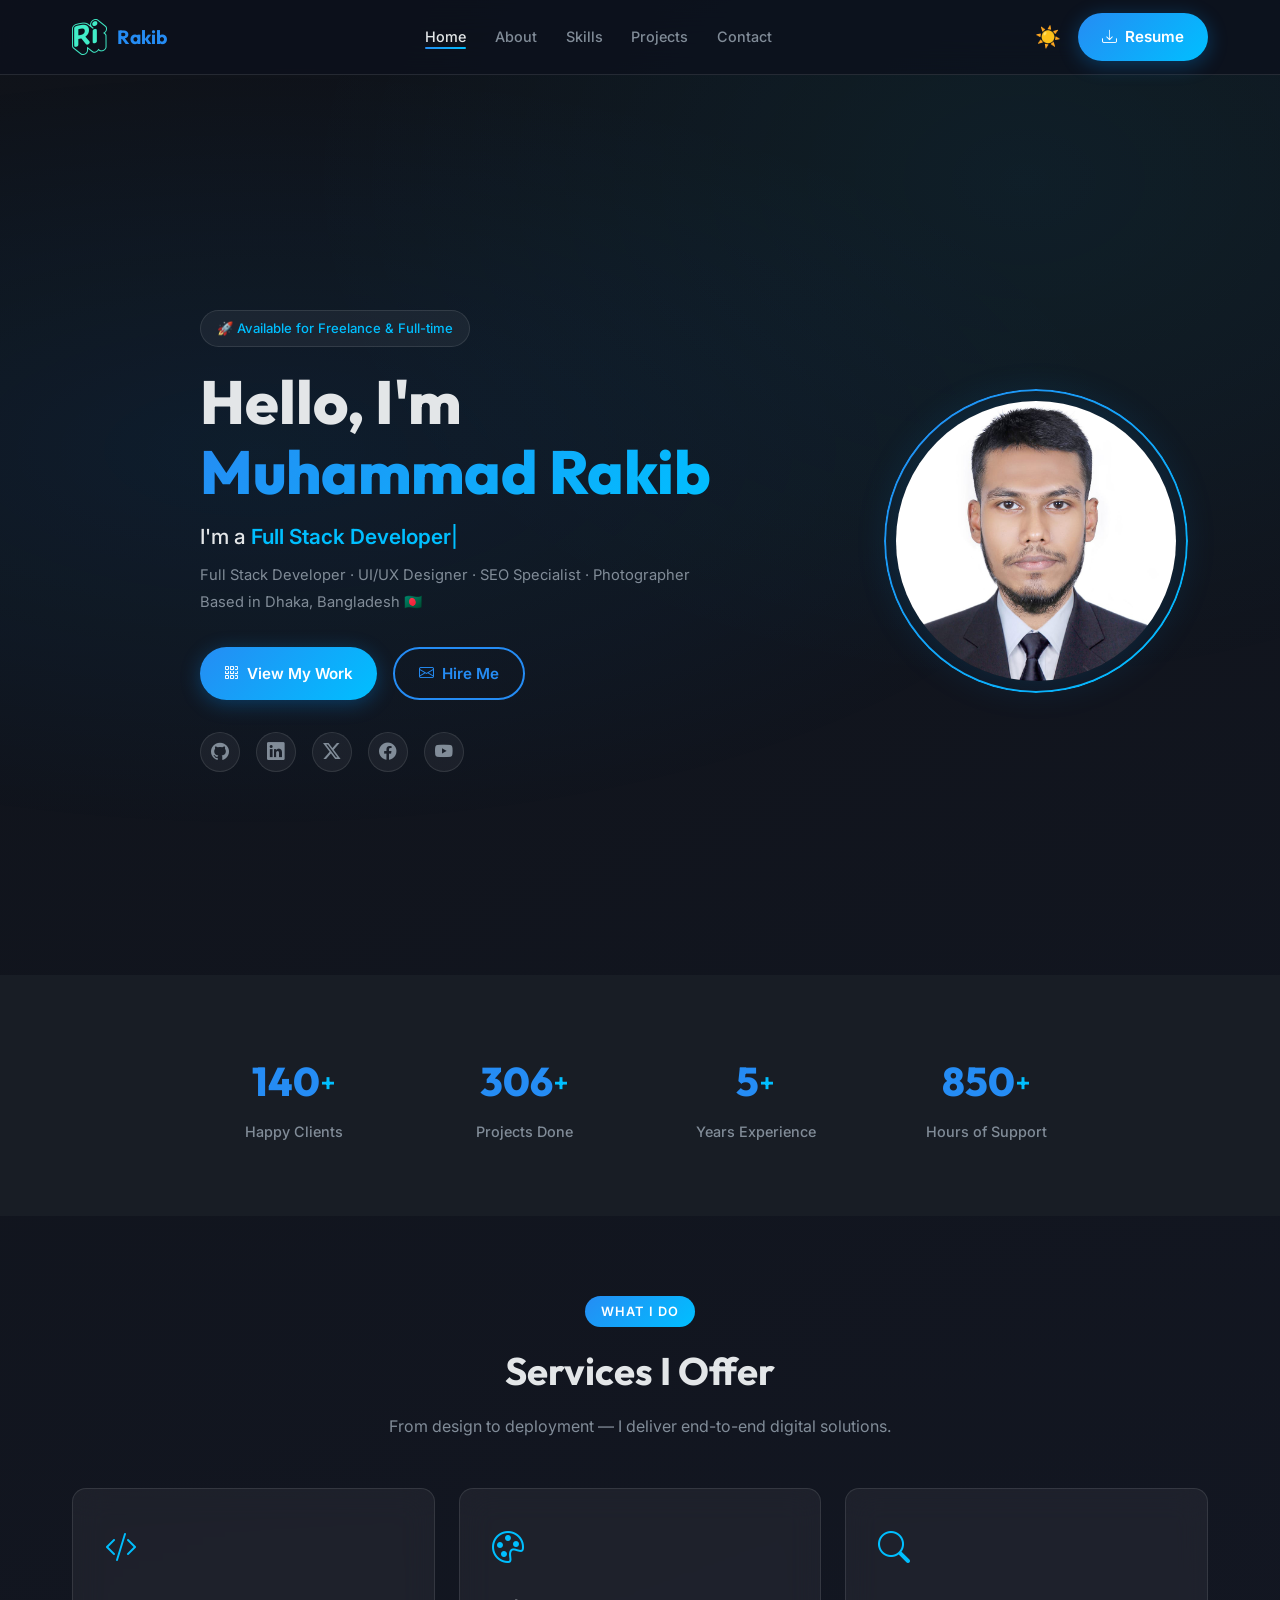
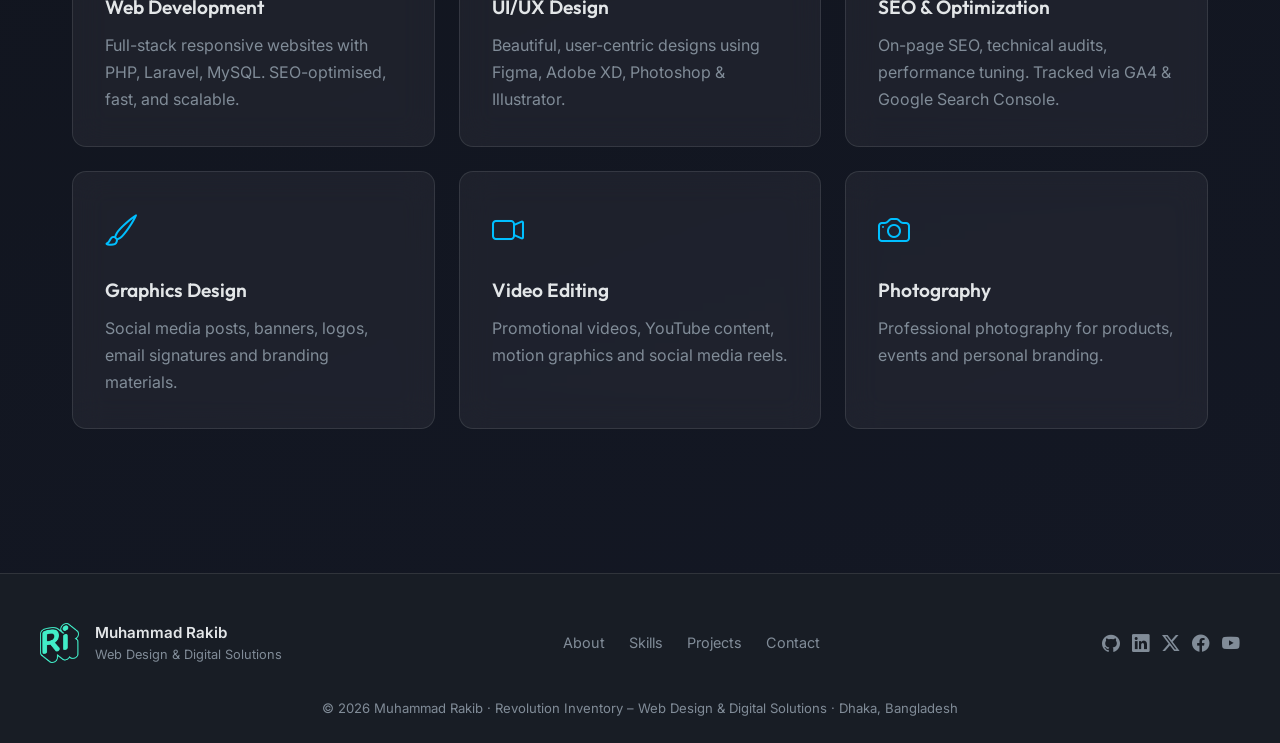
==== index.html @ a1d7bca5 "Website in development" ====
<!DOCTYPE html>
<html lang="en" data-theme="dark">

<head>
  <meta charset="UTF-8" />
  <meta name="viewport" content="width=device-width, initial-scale=1.0" />
  <title>Muhammad Rakib – Full Stack Web Developer & UI/UX Designer</title>
  <meta name="description"
    content="Muhammad Rakib – Full Stack Web Developer, UI/UX Designer, SEO Specialist and Freelancer based in Dhaka, Bangladesh." />
  <link rel="icon" href="assets/images/logo.png" />
  <link rel="apple-touch-icon" href="assets/images/logo.png" />
  <link rel="preconnect" href="https://fonts.googleapis.com" />
  <link rel="preconnect" href="https://fonts.gstatic.com" crossorigin />
  <link
    href="https://fonts.googleapis.com/css2?family=Outfit:wght@300;400;600;700;800&family=Inter:wght@400;500;600&display=swap"
    rel="stylesheet" />
  <link rel="stylesheet" href="https://cdn.jsdelivr.net/npm/bootstrap-icons@1.11.3/font/bootstrap-icons.css" />
  <link rel="stylesheet" href="assets/css/styles.css" />

  <!-- JSON-LD Structured Data -->
  <script type="application/ld+json">
  {
    "@context": "https://schema.org",
    "@type": "Person",
    "name": "Muhammad Rakib",
    "jobTitle": "Full Stack Web Developer",
    "email": "webdrakib@gmail.com",
    "telephone": "+8801978000676",
    "address": {"@type": "PostalAddress", "addressLocality": "Dhaka", "addressCountry": "BD"},
    "url": "https://webdrakib.github.io",
    "sameAs": [
      "https://github.com/webdrakib",
      "https://bd.linkedin.com/in/webdrakib",
      "https://twitter.com/webdrakib",
      "https://web.facebook.com/webdrakib",
      "https://www.youtube.com/@webdrakib"
    ]
  }
  </script>
</head>

<body>

  <!-- ===== HEADER ===== -->
  <header class="site-header" id="site-header">
    <nav class="nav-container">
      <a href="index.html" class="logo" aria-label="Muhammad Rakib Home">
        <img src="assets/images/logo.png" alt="RI Logo" class="logo-img" />
        <span class="logo-text">Rakib</span>
      </a>

      <button class="nav-hamburger" id="nav-hamburger" aria-label="Toggle menu">
        <span></span><span></span><span></span>
      </button>

      <ul class="nav-links" id="nav-links">
        <li><a href="index.html" class="nav-active">Home</a></li>
        <li><a href="about.html">About</a></li>
        <li><a href="skills.html">Skills</a></li>
        <li><a href="projects.html">Projects</a></li>
        <li><a href="contact.html">Contact</a></li>
      </ul>

      <div class="nav-actions">
        <button id="theme-toggle" aria-label="Toggle dark mode" class="icon-btn">☀️</button>
        <a href="https://drive.google.com/uc?export=download&id=1ioUja7IS2YaoWaqZ0kOTeljUsAlefDZb" class="btn-primary"
          target="_blank" rel="noopener" id="resume-download-btn">
          <i class="bi bi-download"></i> Resume
        </a>
      </div>
    </nav>
  </header>

  <!-- ===== HERO ===== -->
  <section class="hero" id="hero">
    <div class="hero-bg-overlay"></div>
    <div class="hero-particles" id="hero-particles"></div>

    <div class="hero-content animate-in">
      <div class="hero-badge">🚀 Available for Freelance & Full-time</div>
      <h1>Hello, I'm <span class="gradient-text">Muhammad Rakib</span></h1>
      <p class="hero-typed">I'm a <span id="typed-text" class="typed-highlight"></span><span
          class="typed-cursor">|</span></p>
      <p class="hero-sub">Full Stack Developer · UI/UX Designer · SEO Specialist · Photographer<br />Based in Dhaka,
        Bangladesh 🇧🇩</p>

      <div class="hero-cta-group">
        <a href="projects.html" class="btn-primary" id="view-work-btn">
          <i class="bi bi-grid-3x3-gap"></i> View My Work
        </a>
        <a href="contact.html" class="btn-outline" id="hire-me-btn">
          <i class="bi bi-envelope"></i> Hire Me
        </a>
      </div>

      <div class="hero-socials">
        <a href="https://github.com/webdrakib" target="_blank" rel="noopener" aria-label="GitHub" class="social-icon"><i
            class="bi bi-github"></i></a>
        <a href="https://bd.linkedin.com/in/webdrakib" target="_blank" rel="noopener" aria-label="LinkedIn"
          class="social-icon"><i class="bi bi-linkedin"></i></a>
        <a href="https://twitter.com/webdrakib" target="_blank" rel="noopener" aria-label="Twitter"
          class="social-icon"><i class="bi bi-twitter-x"></i></a>
        <a href="https://web.facebook.com/webdrakib" target="_blank" rel="noopener" aria-label="Facebook"
          class="social-icon"><i class="bi bi-facebook"></i></a>
        <a href="https://www.youtube.com/@webdrakib" target="_blank" rel="noopener" aria-label="YouTube"
          class="social-icon"><i class="bi bi-youtube"></i></a>
      </div>
    </div>

    <div class="hero-image animate-in-delay">
      <div class="hero-img-ring"></div>
      <img src="assets/images/12.jpg" alt="Muhammad Rakib – Full Stack Web Developer" class="hero-photo" />
    </div>
  </section>

  <!-- ===== STATS ===== -->
  <section class="stats-section" id="stats">
    <div class="stats-grid">
      <div class="stat-card reveal">
        <span class="stat-number" data-target="232">0</span><span class="stat-plus">+</span>
        <p>Happy Clients</p>
      </div>
      <div class="stat-card reveal">
        <span class="stat-number" data-target="521">0</span><span class="stat-plus">+</span>
        <p>Projects Done</p>
      </div>
      <div class="stat-card reveal">
        <span class="stat-number" data-target="5">0</span><span class="stat-plus">+</span>
        <p>Years Experience</p>
      </div>
      <div class="stat-card reveal">
        <span class="stat-number" data-target="1453">0</span><span class="stat-plus">+</span>
        <p>Hours of Support</p>
      </div>
    </div>
  </section>

  <!-- ===== SERVICES QUICK VIEW ===== -->
  <section class="services-section section-pad" id="services">
    <div class="section-header reveal">
      <span class="section-tag">What I Do</span>
      <h2>Services I Offer</h2>
      <p>From design to deployment — I deliver end-to-end digital solutions.</p>
    </div>
    <div class="services-grid">
      <div class="service-card reveal glass">
        <i class="bi bi-code-slash service-icon"></i>
        <h3>Web Development</h3>
        <p>Full-stack responsive websites with PHP, Laravel, MySQL. SEO-optimised, fast, and scalable.</p>
      </div>
      <div class="service-card reveal glass">
        <i class="bi bi-palette service-icon"></i>
        <h3>UI/UX Design</h3>
        <p>Beautiful, user-centric designs using Figma, Adobe XD, Photoshop & Illustrator.</p>
      </div>
      <div class="service-card reveal glass">
        <i class="bi bi-search service-icon"></i>
        <h3>SEO & Optimization</h3>
        <p>On-page SEO, technical audits, performance tuning. Tracked via GA4 & Google Search Console.</p>
      </div>
      <div class="service-card reveal glass">
        <i class="bi bi-brush service-icon"></i>
        <h3>Graphics Design</h3>
        <p>Social media posts, banners, logos, email signatures and branding materials.</p>
      </div>
      <div class="service-card reveal glass">
        <i class="bi bi-camera-video service-icon"></i>
        <h3>Video Editing</h3>
        <p>Promotional videos, YouTube content, motion graphics and social media reels.</p>
      </div>
      <div class="service-card reveal glass">
        <i class="bi bi-camera service-icon"></i>
        <h3>Photography</h3>
        <p>Professional photography for products, events and personal branding.</p>
      </div>
    </div>
  </section>

  <!-- ===== FOOTER ===== -->
  <footer class="site-footer">
    <div class="footer-inner">
      <div class="footer-brand">
        <img src="assets/images/logo.png" alt="RI" class="footer-logo" />
        <p>Muhammad Rakib<br /><span>Web Design & Digital Solutions</span></p>
      </div>
      <div class="footer-links">
        <a href="about.html">About</a>
        <a href="skills.html">Skills</a>
        <a href="projects.html">Projects</a>
        <a href="contact.html">Contact</a>
      </div>
      <div class="footer-socials">
        <a href="https://github.com/webdrakib" target="_blank" rel="noopener" aria-label="GitHub"><i
            class="bi bi-github"></i></a>
        <a href="https://bd.linkedin.com/in/webdrakib" target="_blank" rel="noopener" aria-label="LinkedIn"><i
            class="bi bi-linkedin"></i></a>
        <a href="https://twitter.com/webdrakib" target="_blank" rel="noopener" aria-label="Twitter"><i
            class="bi bi-twitter-x"></i></a>
        <a href="https://web.facebook.com/webdrakib" target="_blank" rel="noopener" aria-label="Facebook"><i
            class="bi bi-facebook"></i></a>
        <a href="https://www.youtube.com/@webdrakib" target="_blank" rel="noopener" aria-label="YouTube"><i
            class="bi bi-youtube"></i></a>
      </div>
    </div>
    <p class="footer-copy">© 2026 Muhammad Rakib · Revolution Inventory – Web Design & Digital Solutions · Dhaka,
      Bangladesh</p>
  </footer>

  <script src="assets/js/main.js"></script>
</body>

</html>
---- assets/css/styles.css ----
/* =============================================
   MUHAMMAD RAKIB PORTFOLIO — styles.css
   Theme: Deep Navy + Electric Blue + Silver
   ============================================= */

/* ---- TOKENS ---- */
:root {
  --c-primary: hsl(210, 90%, 55%);
  --c-accent: hsl(195, 100%, 50%);
  --c-secondary: hsl(340, 70%, 58%);
  --c-bg: hsl(220, 25%, 8%);
  --c-surface: hsl(220, 20%, 12%);
  --c-glass: rgba(255, 255, 255, 0.05);
  --c-border: rgba(255, 255, 255, 0.10);
  --c-text: hsl(210, 10%, 90%);
  --c-muted: hsl(210, 10%, 55%);
  --grad-main: linear-gradient(135deg, hsl(210, 90%, 55%), hsl(195, 100%, 50%));
  --grad-bg: linear-gradient(160deg, hsl(220, 25%, 8%) 0%, hsl(225, 30%, 11%) 100%);
  --shadow-glow: 0 0 40px rgba(0, 150, 255, 0.18);
  --radius: 14px;
  --trans: 0.3s ease;
}

[data-theme="light"] {
  --c-bg: hsl(210, 30%, 97%);
  --c-surface: hsl(210, 20%, 92%);
  --c-glass: rgba(255, 255, 255, 0.55);
  --c-border: rgba(0, 0, 0, 0.10);
  --c-text: hsl(220, 15%, 15%);
  --c-muted: hsl(220, 10%, 45%);
  --grad-bg: linear-gradient(160deg, hsl(210, 30%, 95%) 0%, hsl(220, 25%, 90%) 100%);
  --shadow-glow: 0 0 40px rgba(0, 150, 255, 0.10);
}

/* ---- RESET ---- */
*,
*::before,
*::after {
  box-sizing: border-box;
  margin: 0;
  padding: 0;
}

html {
  scroll-behavior: smooth;
}

body {
  font-family: 'Inter', system-ui, sans-serif;
  background: var(--c-bg);
  color: var(--c-text);
  line-height: 1.7;
  min-height: 100vh;
  background-image: var(--grad-bg);
}

img {
  max-width: 100%;
  display: block;
}

a {
  text-decoration: none;
  color: inherit;
}

ul {
  list-style: none;
}

/* ---- TYPOGRAPHY ---- */
h1 {
  font-family: 'Outfit', sans-serif;
  font-size: clamp(2.2rem, 5vw, 3.8rem);
  font-weight: 800;
  line-height: 1.15;
}

h2 {
  font-family: 'Outfit', sans-serif;
  font-size: clamp(1.6rem, 3.5vw, 2.4rem);
  font-weight: 700;
}

h3 {
  font-family: 'Outfit', sans-serif;
  font-size: 1.2rem;
  font-weight: 600;
}

p {
  color: var(--c-muted);
}

.gradient-text {
  background: var(--grad-main);
  -webkit-background-clip: text;
  -webkit-text-fill-color: transparent;
  background-clip: text;
}

/* ---- UTILITY ---- */
.glass {
  background: var(--c-glass);
  backdrop-filter: blur(16px);
  border: 1px solid var(--c-border);
  border-radius: var(--radius);
}

.section-pad {
  padding: 5rem 2rem;
  max-width: 1200px;
  margin: 0 auto;
}

.section-header {
  text-align: center;
  margin-bottom: 3rem;
}

.section-tag {
  display: inline-block;
  padding: 0.3rem 1rem;
  background: var(--grad-main);
  color: #fff;
  border-radius: 50px;
  font-size: 0.8rem;
  font-weight: 600;
  letter-spacing: 0.08em;
  text-transform: uppercase;
  margin-bottom: 0.75rem;
}

.section-header h2 {
  margin-bottom: 0.5rem;
}

/* ---- BUTTONS ---- */
.btn-primary {
  display: inline-flex;
  align-items: center;
  gap: 0.5rem;
  padding: 0.7rem 1.5rem;
  background: var(--grad-main);
  color: #fff;
  border-radius: 50px;
  font-weight: 600;
  font-size: 0.95rem;
  border: none;
  cursor: pointer;
  transition: transform var(--trans), box-shadow var(--trans);
  box-shadow: 0 4px 20px rgba(0, 150, 255, 0.3);
}

.btn-primary:hover {
  transform: translateY(-2px);
  box-shadow: 0 8px 30px rgba(0, 150, 255, 0.5);
}

.btn-outline {
  display: inline-flex;
  align-items: center;
  gap: 0.5rem;
  padding: 0.7rem 1.5rem;
  background: transparent;
  color: var(--c-primary);
  border: 2px solid var(--c-primary);
  border-radius: 50px;
  font-weight: 600;
  font-size: 0.95rem;
  cursor: pointer;
  transition: background var(--trans), color var(--trans), transform var(--trans);
}

.btn-outline:hover {
  background: var(--c-primary);
  color: #fff;
  transform: translateY(-2px);
}

.icon-btn {
  background: none;
  border: none;
  font-size: 1.3rem;
  cursor: pointer;
  padding: 0.3rem;
}

/* ---- HEADER ---- */
.site-header {
  position: sticky;
  top: 0;
  z-index: 1000;
  background: rgba(13, 17, 28, 0.75);
  backdrop-filter: blur(18px);
  border-bottom: 1px solid var(--c-border);
  transition: background var(--trans);
}

[data-theme="light"] .site-header {
  background: rgba(240, 245, 255, 0.80);
}

.nav-container {
  max-width: 1200px;
  margin: 0 auto;
  display: flex;
  align-items: center;
  justify-content: space-between;
  padding: 0.8rem 2rem;
  gap: 1rem;
}

.logo {
  display: flex;
  align-items: center;
  gap: 0.6rem;
}

.logo-img {
  height: 36px;
  width: auto;
}

.logo-text {
  font-family: 'Outfit', sans-serif;
  font-size: 1.2rem;
  font-weight: 700;
  color: var(--c-primary);
}

.nav-links {
  display: flex;
  gap: 1.8rem;
}

.nav-links a {
  font-size: 0.9rem;
  font-weight: 500;
  color: var(--c-muted);
  position: relative;
  transition: color var(--trans);
}

.nav-links a:hover,
.nav-links a.nav-active {
  color: var(--c-text);
}

.nav-links a::after {
  content: '';
  position: absolute;
  left: 0;
  bottom: -4px;
  width: 0;
  height: 2px;
  background: var(--grad-main);
  transition: width var(--trans);
  border-radius: 2px;
}

.nav-links a:hover::after,
.nav-links a.nav-active::after {
  width: 100%;
}

.nav-actions {
  display: flex;
  align-items: center;
  gap: 0.75rem;
}

/* hamburger — hidden on desktop */
.nav-hamburger {
  display: none;
  flex-direction: column;
  gap: 5px;
  background: none;
  border: none;
  cursor: pointer;
  padding: 4px;
}

.nav-hamburger span {
  display: block;
  width: 24px;
  height: 2px;
  background: var(--c-text);
  border-radius: 2px;
  transition: var(--trans);
}

/* ---- HERO ---- */
.hero {
  min-height: 100vh;
  display: flex;
  align-items: center;
  justify-content: space-between;
  gap: 3rem;
  padding: 6rem 4rem 4rem;
  max-width: 1200px;
  margin: 0 auto;
  position: relative;
}

.hero-bg-overlay {
  position: fixed;
  inset: 0;
  z-index: -1;
  background: radial-gradient(ellipse at 20% 50%, rgba(0, 150, 255, 0.08) 0%, transparent 60%),
    radial-gradient(ellipse at 80% 20%, rgba(0, 220, 255, 0.06) 0%, transparent 50%);
  pointer-events: none;
}

.hero-content {
  flex: 1;
  max-width: 600px;
}

.hero-badge {
  display: inline-flex;
  align-items: center;
  gap: 0.5rem;
  background: var(--c-glass);
  border: 1px solid var(--c-border);
  border-radius: 50px;
  padding: 0.4rem 1rem;
  font-size: 0.82rem;
  font-weight: 500;
  color: var(--c-accent);
  margin-bottom: 1.25rem;
  backdrop-filter: blur(8px);
}

.hero h1 {
  margin-bottom: 0.75rem;
}

.hero-typed {
  font-size: 1.3rem;
  font-weight: 500;
  margin-bottom: 0.5rem;
  color: var(--c-text);
}

.typed-highlight {
  color: var(--c-accent);
  font-weight: 600;
}

.typed-cursor {
  color: var(--c-accent);
  animation: blink 1s step-end infinite;
}

@keyframes blink {

  0%,
  100% {
    opacity: 1
  }

  50% {
    opacity: 0
  }
}

.hero-sub {
  font-size: 0.92rem;
  margin-bottom: 2rem;
  line-height: 1.8;
}

.hero-cta-group {
  display: flex;
  gap: 1rem;
  flex-wrap: wrap;
  margin-bottom: 2rem;
}

.hero-socials {
  display: flex;
  gap: 1rem;
}

.social-icon {
  width: 40px;
  height: 40px;
  display: flex;
  align-items: center;
  justify-content: center;
  border-radius: 50%;
  border: 1px solid var(--c-border);
  background: var(--c-glass);
  color: var(--c-muted);
  font-size: 1.1rem;
  transition: border-color var(--trans), color var(--trans), transform var(--trans), background var(--trans);
}

.social-icon:hover {
  border-color: var(--c-primary);
  color: var(--c-primary);
  transform: translateY(-3px);
  background: rgba(0, 150, 255, 0.1);
}

/* hero image */
.hero-image {
  position: relative;
  flex-shrink: 0;
}

.hero-img-ring {
  position: absolute;
  inset: -12px;
  border-radius: 50%;
  border: 2px solid transparent;
  background: var(--grad-main) border-box;
  -webkit-mask: linear-gradient(#fff 0 0) padding-box, linear-gradient(#fff 0 0);
  -webkit-mask-composite: destination-out;
  mask-composite: exclude;
  animation: spin 8s linear infinite;
}

@keyframes spin {
  to {
    transform: rotate(360deg);
  }
}

.hero-photo {
  width: 280px;
  height: 280px;
  border-radius: 50%;
  object-fit: cover;
  box-shadow: var(--shadow-glow);
}

/* ---- STATS ---- */
.stats-section {
  background: var(--c-surface);
  padding: 3rem 2rem;
}

.stats-grid {
  max-width: 900px;
  margin: 0 auto;
  display: grid;
  grid-template-columns: repeat(4, 1fr);
  gap: 1.5rem;
  text-align: center;
}

.stat-card {
  padding: 1.5rem;
}

.stat-number {
  font-family: 'Outfit', sans-serif;
  font-size: 2.5rem;
  font-weight: 800;
  color: var(--c-primary);
}

.stat-plus {
  font-size: 1.5rem;
  font-weight: 700;
  color: var(--c-accent);
  vertical-align: super;
}

.stat-card p {
  margin-top: 0.3rem;
  font-size: 0.9rem;
  font-weight: 500;
  color: var(--c-muted);
}

/* ---- SERVICES ---- */
.services-section {
  padding: 5rem 2rem;
  max-width: 1200px;
  margin: 0 auto;
}

.services-grid {
  display: grid;
  grid-template-columns: repeat(auto-fit, minmax(280px, 1fr));
  gap: 1.5rem;
}

.service-card {
  padding: 2rem;
  transition: transform var(--trans), box-shadow var(--trans);
}

.service-card:hover {
  transform: translateY(-6px);
  box-shadow: var(--shadow-glow);
}

.service-icon {
  font-size: 2rem;
  color: var(--c-accent);
  margin-bottom: 1rem;
  display: block;
}

.service-card h3 {
  margin-bottom: 0.5rem;
  color: var(--c-text);
}

/* ---- ABOUT PAGE ---- */
.about-grid {
  display: grid;
  grid-template-columns: 1fr 1fr;
  gap: 4rem;
  align-items: center;
}

.about-img-wrap {
  position: relative;
}

.about-img-wrap img {
  border-radius: var(--radius);
  width: 100%;
  box-shadow: var(--shadow-glow);
}

.about-info-list {
  margin: 1.5rem 0;
  display: grid;
  grid-template-columns: 1fr 1fr;
  gap: 0.8rem;
}

.about-info-list li {
  display: flex;
  align-items: flex-start;
  gap: 0.5rem;
  font-size: 0.9rem;
}

.about-info-list li i {
  color: var(--c-accent);
  margin-top: 0.15rem;
  flex-shrink: 0;
}

.about-info-list strong {
  color: var(--c-text);
}

/* ---- SKILLS PAGE ---- */
.skills-categories {
  display: grid;
  grid-template-columns: repeat(auto-fit, minmax(300px, 1fr));
  gap: 2rem;
}

.skill-group {
  padding: 2rem;
}

.skill-group h3 {
  margin-bottom: 1.5rem;
  color: var(--c-accent);
  display: flex;
  align-items: center;
  gap: 0.5rem;
}

.skill-bar {
  margin-bottom: 1.2rem;
}

.skill-bar-label {
  display: flex;
  justify-content: space-between;
  margin-bottom: 0.4rem;
  font-size: 0.9rem;
  font-weight: 500;
  color: var(--c-text);
}

.skill-bar-track {
  background: var(--c-surface);
  border-radius: 50px;
  height: 8px;
  overflow: hidden;
}

.skill-bar-fill {
  height: 100%;
  border-radius: 50px;
  background: var(--grad-main);
  width: 0;
  transition: width 1.2s cubic-bezier(0.4, 0, 0.2, 1);
}

/* ---- PROJECTS PAGE ---- */
.projects-grid {
  display: grid;
  grid-template-columns: repeat(auto-fit, minmax(300px, 1fr));
  gap: 1.5rem;
}

.project-card {
  border-radius: var(--radius);
  overflow: hidden;
  border: 1px solid var(--c-border);
  background: var(--c-surface);
  transition: transform var(--trans), box-shadow var(--trans);
  cursor: pointer;
}

.project-card:hover {
  transform: translateY(-6px);
  box-shadow: var(--shadow-glow);
}

.project-card-img {
  position: relative;
  overflow: hidden;
  height: 200px;
}

.project-card-img img {
  width: 100%;
  height: 100%;
  object-fit: cover;
  transition: transform 0.5s ease;
}

.project-card:hover .project-card-img img {
  transform: scale(1.08);
}

.project-card-overlay {
  position: absolute;
  inset: 0;
  background: rgba(0, 100, 200, 0.7);
  display: flex;
  align-items: center;
  justify-content: center;
  gap: 1rem;
  opacity: 0;
  transition: opacity var(--trans);
}

.project-card:hover .project-card-overlay {
  opacity: 1;
}

.project-card-overlay a {
  width: 44px;
  height: 44px;
  border-radius: 50%;
  background: #fff;
  display: flex;
  align-items: center;
  justify-content: center;
  color: var(--c-primary);
  font-size: 1.1rem;
  transition: transform var(--trans);
}

.project-card-overlay a:hover {
  transform: scale(1.1);
}

.project-card-body {
  padding: 1.25rem;
}

.project-card-body h3 {
  color: var(--c-text);
  margin-bottom: 0.4rem;
}

.project-tags {
  display: flex;
  flex-wrap: wrap;
  gap: 0.5rem;
  margin-top: 0.75rem;
}

.tag {
  font-size: 0.75rem;
  padding: 0.25rem 0.7rem;
  background: rgba(0, 150, 255, 0.12);
  color: var(--c-accent);
  border-radius: 50px;
  font-weight: 500;
}

/* ---- EXPERIENCE TIMELINE ---- */
.timeline {
  position: relative;
  padding-left: 2rem;
}

.timeline::before {
  content: '';
  position: absolute;
  left: 0;
  top: 0;
  bottom: 0;
  width: 2px;
  background: var(--grad-main);
  border-radius: 2px;
}

.timeline-item {
  position: relative;
  margin-bottom: 2.5rem;
}

.timeline-item::before {
  content: '';
  position: absolute;
  left: -2.4rem;
  top: 0.4rem;
  width: 14px;
  height: 14px;
  border-radius: 50%;
  background: var(--c-primary);
  border: 3px solid var(--c-bg);
  box-shadow: 0 0 0 3px var(--c-primary);
}

.timeline-date {
  font-size: 0.8rem;
  color: var(--c-accent);
  font-weight: 600;
  margin-bottom: 0.3rem;
}

.timeline-item h3 {
  color: var(--c-text);
  margin-bottom: 0.2rem;
}

.timeline-item .org {
  color: var(--c-primary);
  font-size: 0.9rem;
  font-weight: 500;
  margin-bottom: 0.5rem;
}

.timeline-item ul {
  padding-left: 1.2rem;
  list-style: disc;
}

.timeline-item ul li {
  font-size: 0.9rem;
  margin-bottom: 0.3rem;
}

/* ---- CONTACT PAGE ---- */
.contact-grid {
  display: grid;
  grid-template-columns: 1fr 1.5fr;
  gap: 3rem;
  align-items: start;
}

.contact-info-card {
  padding: 2rem;
}

.contact-info-item {
  display: flex;
  gap: 1rem;
  margin-bottom: 1.5rem;
  align-items: flex-start;
}

.contact-info-item .ci-icon {
  width: 44px;
  height: 44px;
  border-radius: 50%;
  background: rgba(0, 150, 255, 0.12);
  display: flex;
  align-items: center;
  justify-content: center;
  color: var(--c-accent);
  font-size: 1.2rem;
  flex-shrink: 0;
}

.contact-info-item h4 {
  font-size: 0.85rem;
  font-weight: 600;
  color: var(--c-text);
  margin-bottom: 0.2rem;
}

.contact-info-item p {
  font-size: 0.9rem;
}

.contact-form {
  padding: 2rem;
  display: flex;
  flex-direction: column;
  gap: 1.1rem;
}

.form-row {
  display: grid;
  grid-template-columns: 1fr 1fr;
  gap: 1rem;
}

.form-group {
  display: flex;
  flex-direction: column;
  gap: 0.4rem;
}

.form-group label {
  font-size: 0.85rem;
  font-weight: 500;
  color: var(--c-text);
}

.form-group input,
.form-group textarea,
.form-group select {
  background: var(--c-surface);
  border: 1px solid var(--c-border);
  border-radius: 8px;
  padding: 0.75rem 1rem;
  color: var(--c-text);
  font-family: inherit;
  font-size: 0.9rem;
  transition: border-color var(--trans), box-shadow var(--trans);
}

.form-group input:focus,
.form-group textarea:focus {
  outline: none;
  border-color: var(--c-primary);
  box-shadow: 0 0 0 3px rgba(0, 150, 255, 0.15);
}

.form-group textarea {
  resize: vertical;
  min-height: 130px;
}

/* ---- MODAL ---- */
.modal {
  display: none;
  position: fixed;
  inset: 0;
  z-index: 2000;
  background: rgba(0, 0, 0, 0.7);
  backdrop-filter: blur(6px);
  align-items: center;
  justify-content: center;
}

.modal.open {
  display: flex;
}

.modal-box {
  background: var(--c-surface);
  border-radius: var(--radius);
  padding: 2rem;
  max-width: 640px;
  width: 90%;
  max-height: 85vh;
  overflow-y: auto;
  border: 1px solid var(--c-border);
  position: relative;
}

.modal-close {
  position: absolute;
  top: 1rem;
  right: 1rem;
  background: none;
  border: none;
  font-size: 1.4rem;
  color: var(--c-muted);
  cursor: pointer;
}

.modal-close:hover {
  color: var(--c-text);
}

/* ---- FOOTER ---- */
.site-footer {
  background: var(--c-surface);
  border-top: 1px solid var(--c-border);
  padding: 3rem 2rem 1.5rem;
  margin-top: 4rem;
}

.footer-inner {
  max-width: 1200px;
  margin: 0 auto;
  display: flex;
  align-items: center;
  justify-content: space-between;
  flex-wrap: wrap;
  gap: 2rem;
  margin-bottom: 2rem;
}

.footer-brand {
  display: flex;
  align-items: center;
  gap: 1rem;
}

.footer-logo {
  height: 40px;
}

.footer-brand p {
  font-size: 0.95rem;
  font-weight: 600;
  color: var(--c-text);
  line-height: 1.4;
}

.footer-brand span {
  color: var(--c-muted);
  font-size: 0.8rem;
  font-weight: 400;
}

.footer-links {
  display: flex;
  gap: 1.5rem;
  flex-wrap: wrap;
}

.footer-links a {
  font-size: 0.9rem;
  color: var(--c-muted);
  transition: color var(--trans);
}

.footer-links a:hover {
  color: var(--c-primary);
}

.footer-socials {
  display: flex;
  gap: 0.75rem;
}

.footer-socials a {
  color: var(--c-muted);
  font-size: 1.1rem;
  transition: color var(--trans), transform var(--trans);
}

.footer-socials a:hover {
  color: var(--c-accent);
  transform: translateY(-2px);
}

.footer-copy {
  text-align: center;
  font-size: 0.82rem;
  color: var(--c-muted);
  max-width: 1200px;
  margin: 0 auto;
}

/* ---- ANIMATIONS ---- */
.animate-in {
  animation: fadeSlideUp 0.9s cubic-bezier(0.22, 1, 0.36, 1) forwards;
}

.animate-in-delay {
  animation: fadeSlideUp 0.9s 0.2s cubic-bezier(0.22, 1, 0.36, 1) both;
}

@keyframes fadeSlideUp {
  from {
    opacity: 0;
    transform: translateY(30px);
  }

  to {
    opacity: 1;
    transform: translateY(0);
  }
}

.reveal {
  opacity: 0;
  transform: translateY(24px);
  transition: opacity 0.7s ease, transform 0.7s ease;
}

.reveal.visible {
  opacity: 1;
  transform: translateY(0);
}

/* ---- RESPONSIVE ---- */
@media (max-width: 900px) {
  .hero {
    flex-direction: column-reverse;
    padding: 5rem 2rem 3rem;
    text-align: center;
    min-height: auto;
  }

  .hero-cta-group,
  .hero-socials {
    justify-content: center;
  }

  .about-grid,
  .contact-grid {
    grid-template-columns: 1fr;
  }

  .form-row {
    grid-template-columns: 1fr;
  }

  .stats-grid {
    grid-template-columns: repeat(2, 1fr);
  }
}

@media (max-width: 600px) {
  .nav-links {
    display: none;
    flex-direction: column;
    gap: 0;
    position: absolute;
    top: 100%;
    left: 0;
    right: 0;
    background: var(--c-surface);
    border-bottom: 1px solid var(--c-border);
    padding: 1rem 2rem;
  }

  .nav-links.open {
    display: flex;
  }

  .nav-hamburger {
    display: flex;
  }

  .hero-photo {
    width: 200px;
    height: 200px;
  }

  .stats-grid {
    grid-template-columns: repeat(2, 1fr);
  }
}
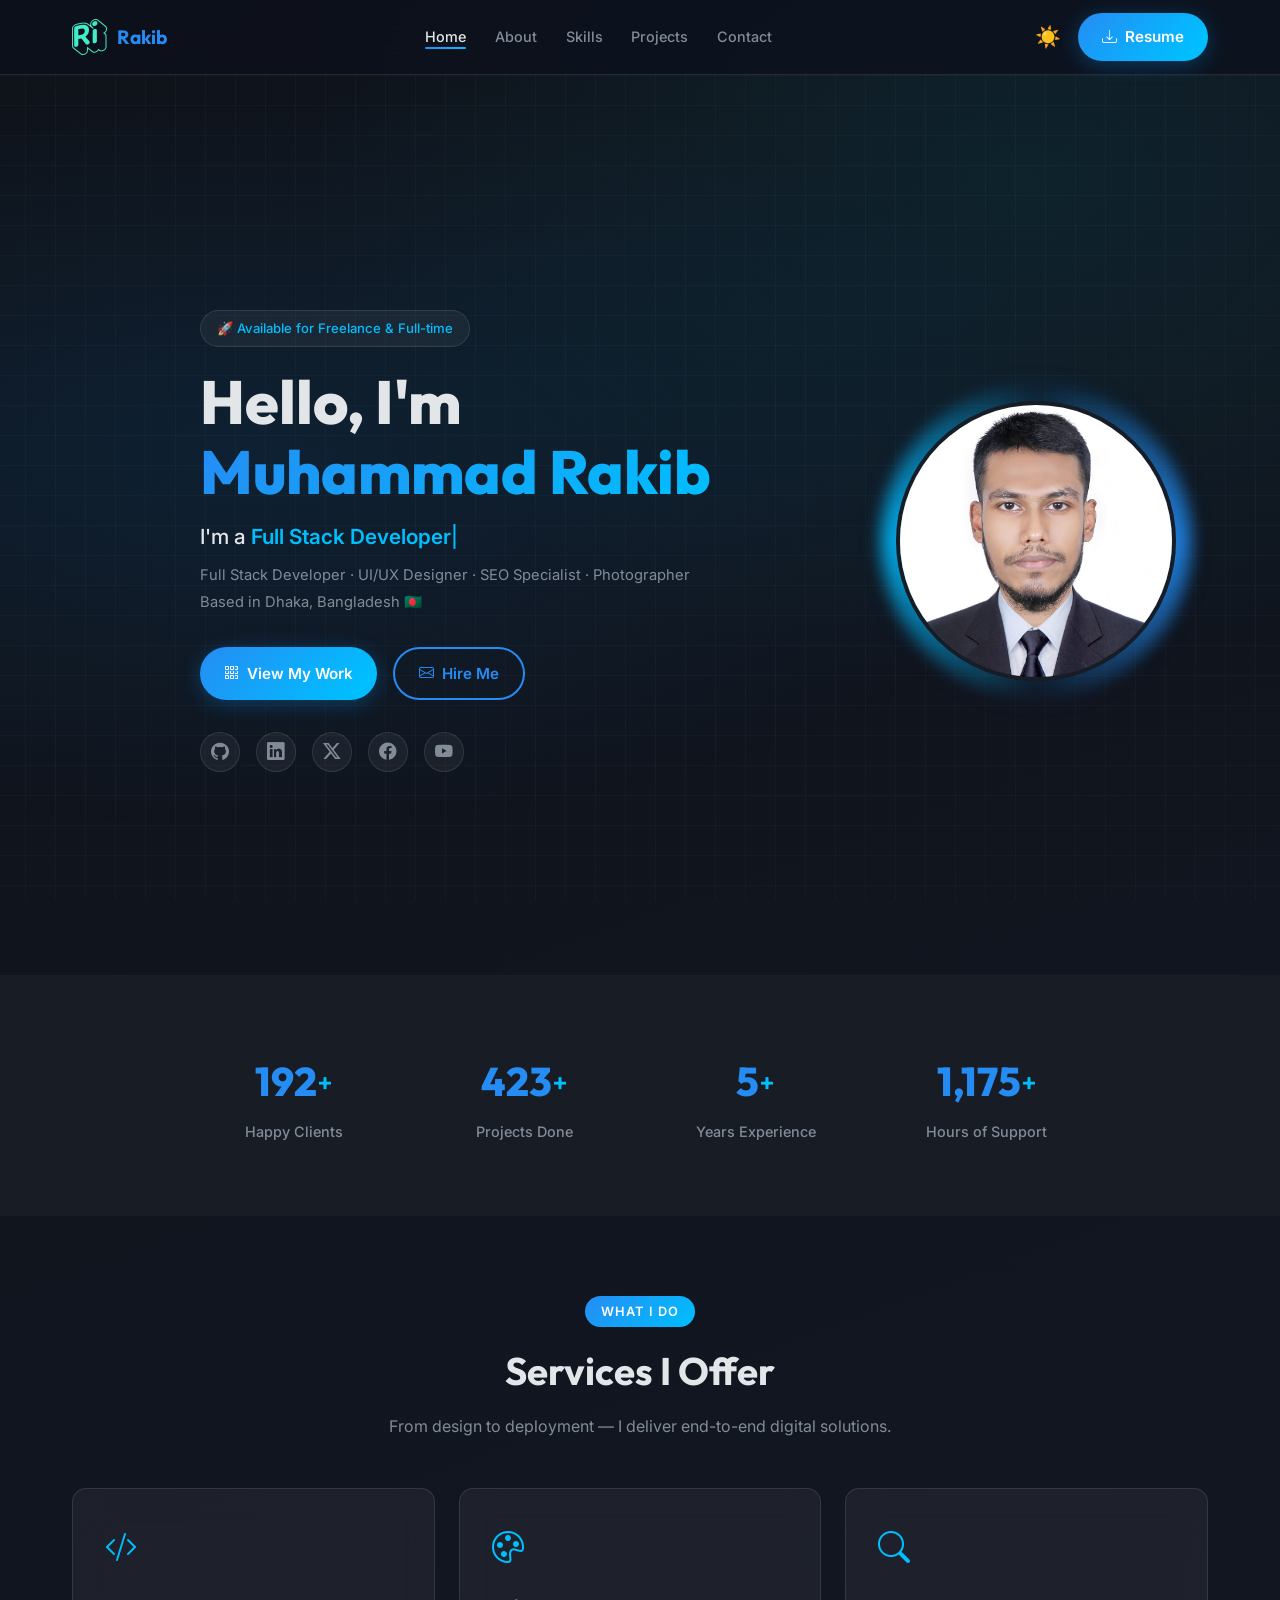
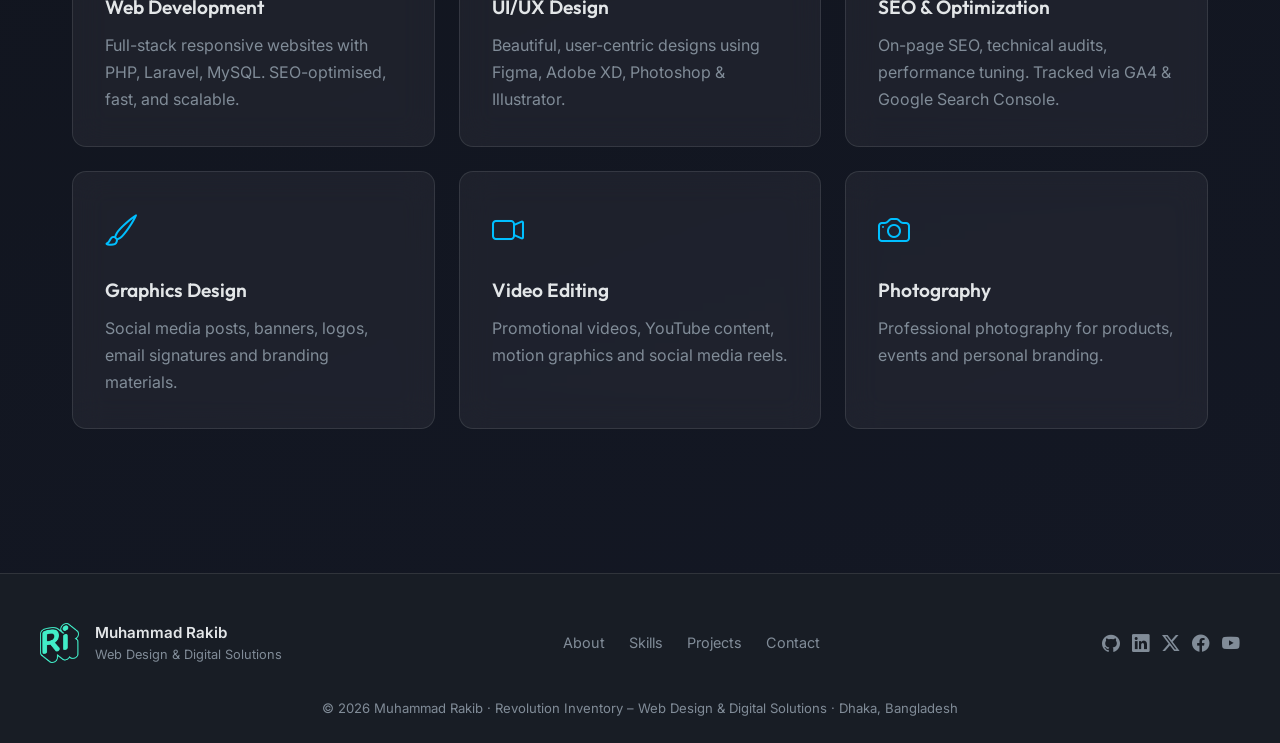
==== commit 79c773ca: "Integrate Google Tag Manager into index.html Added Google Tag Manager script for tracking." ====
--- a/index.html
+++ b/index.html
@@ -37,6 +37,15 @@
     ]
   }
   </script>
+  <!-- Google tag (gtag.js) -->
+  <script async src="https://www.googletagmanager.com/gtag/js?id=G-2NBKC2Z3YN"></script>
+  <script>
+    window.dataLayer = window.dataLayer || [];
+    function gtag(){dataLayer.push(arguments);}
+    gtag('js', new Date());
+  
+    gtag('config', 'G-2NBKC2Z3YN');
+  </script>
 </head>
 
 <body>
@@ -209,4 +218,4 @@
   <script src="assets/js/main.js"></script>
 </body>
 
-</html>+</html>
--- a/assets/css/styles.css
+++ b/assets/css/styles.css
@@ -141,18 +141,20 @@
   align-items: center;
   gap: 0.5rem;
   padding: 0.7rem 1.5rem;
-  background: var(--grad-main);
+  background: linear-gradient(135deg, var(--c-primary), var(--c-accent), var(--c-primary));
+  background-size: 200% auto;
   color: #fff;
   border-radius: 50px;
   font-weight: 600;
   font-size: 0.95rem;
   border: none;
   cursor: pointer;
-  transition: transform var(--trans), box-shadow var(--trans);
+  transition: transform var(--trans), box-shadow var(--trans), background-position 0.4s ease;
   box-shadow: 0 4px 20px rgba(0, 150, 255, 0.3);
 }
 
 .btn-primary:hover {
+  background-position: right center;
   transform: translateY(-2px);
   box-shadow: 0 8px 30px rgba(0, 150, 255, 0.5);
 }
@@ -307,9 +309,22 @@
   position: fixed;
   inset: 0;
   z-index: -1;
+  background: radial-gradient(ellipse at 20% 50%, rgba(0, 150, 255, 0.1) 0%, transparent 60%),
+    radial-gradient(ellipse at 80% 20%, rgba(0, 220, 255, 0.08) 0%, transparent 50%),
+    linear-gradient(rgba(255, 255, 255, 0.025) 1px, transparent 1px),
+    linear-gradient(90deg, rgba(255, 255, 255, 0.025) 1px, transparent 1px);
+  background-size: 100% 100%, 100% 100%, 30px 30px, 30px 30px;
+  background-position: 0 0, 0 0, center center, center center;
+  pointer-events: none;
+}
+
+[data-theme="light"] .hero-bg-overlay {
   background: radial-gradient(ellipse at 20% 50%, rgba(0, 150, 255, 0.08) 0%, transparent 60%),
-    radial-gradient(ellipse at 80% 20%, rgba(0, 220, 255, 0.06) 0%, transparent 50%);
-  pointer-events: none;
+    radial-gradient(ellipse at 80% 20%, rgba(0, 220, 255, 0.06) 0%, transparent 50%),
+    linear-gradient(rgba(0, 0, 0, 0.03) 1px, transparent 1px),
+    linear-gradient(90deg, rgba(0, 0, 0, 0.03) 1px, transparent 1px);
+  background-size: 100% 100%, 100% 100%, 30px 30px, 30px 30px;
+  background-position: 0 0, 0 0, center center, center center;
 }
 
 .hero-content {
@@ -412,14 +427,19 @@
 
 .hero-img-ring {
   position: absolute;
-  inset: -12px;
+  inset: -15px;
   border-radius: 50%;
-  border: 2px solid transparent;
-  background: var(--grad-main) border-box;
-  -webkit-mask: linear-gradient(#fff 0 0) padding-box, linear-gradient(#fff 0 0);
-  -webkit-mask-composite: destination-out;
-  mask-composite: exclude;
-  animation: spin 8s linear infinite;
+  background: conic-gradient(
+    transparent 0deg,
+    var(--c-primary) 90deg,
+    transparent 180deg,
+    var(--c-accent) 270deg,
+    transparent 360deg
+  );
+  animation: spin 6s linear infinite;
+  z-index: -1;
+  filter: blur(8px);
+  opacity: 0.85;
 }
 
 @keyframes spin {
@@ -434,6 +454,9 @@
   border-radius: 50%;
   object-fit: cover;
   box-shadow: var(--shadow-glow);
+  border: 4px solid var(--c-surface);
+  position: relative;
+  z-index: 1;
 }
 
 /* ---- STATS ---- */
@@ -612,13 +635,14 @@
   overflow: hidden;
   border: 1px solid var(--c-border);
   background: var(--c-surface);
-  transition: transform var(--trans), box-shadow var(--trans);
+  transition: transform var(--trans), box-shadow var(--trans), border-color var(--trans);
   cursor: pointer;
 }
 
 .project-card:hover {
-  transform: translateY(-6px);
-  box-shadow: var(--shadow-glow);
+  transform: translateY(-8px) scale(1.02);
+  box-shadow: 0 16px 40px rgba(0, 150, 255, 0.15);
+  border-color: rgba(0, 150, 255, 0.3);
 }
 
 .project-card-img {
@@ -760,6 +784,12 @@
   margin-bottom: 0.3rem;
 }
 
+.timeline-grid {
+  display: grid;
+  grid-template-columns: 1fr 1fr;
+  gap: 3rem;
+}
+
 /* ---- CONTACT PAGE ---- */
 .contact-grid {
   display: grid;
@@ -1025,7 +1055,8 @@
   }
 
   .about-grid,
-  .contact-grid {
+  .contact-grid,
+  .timeline-grid {
     grid-template-columns: 1fr;
   }
 
@@ -1039,6 +1070,10 @@
 }
 
 @media (max-width: 600px) {
+  .logo-text {
+    display: none;
+  }
+
   .nav-links {
     display: none;
     flex-direction: column;
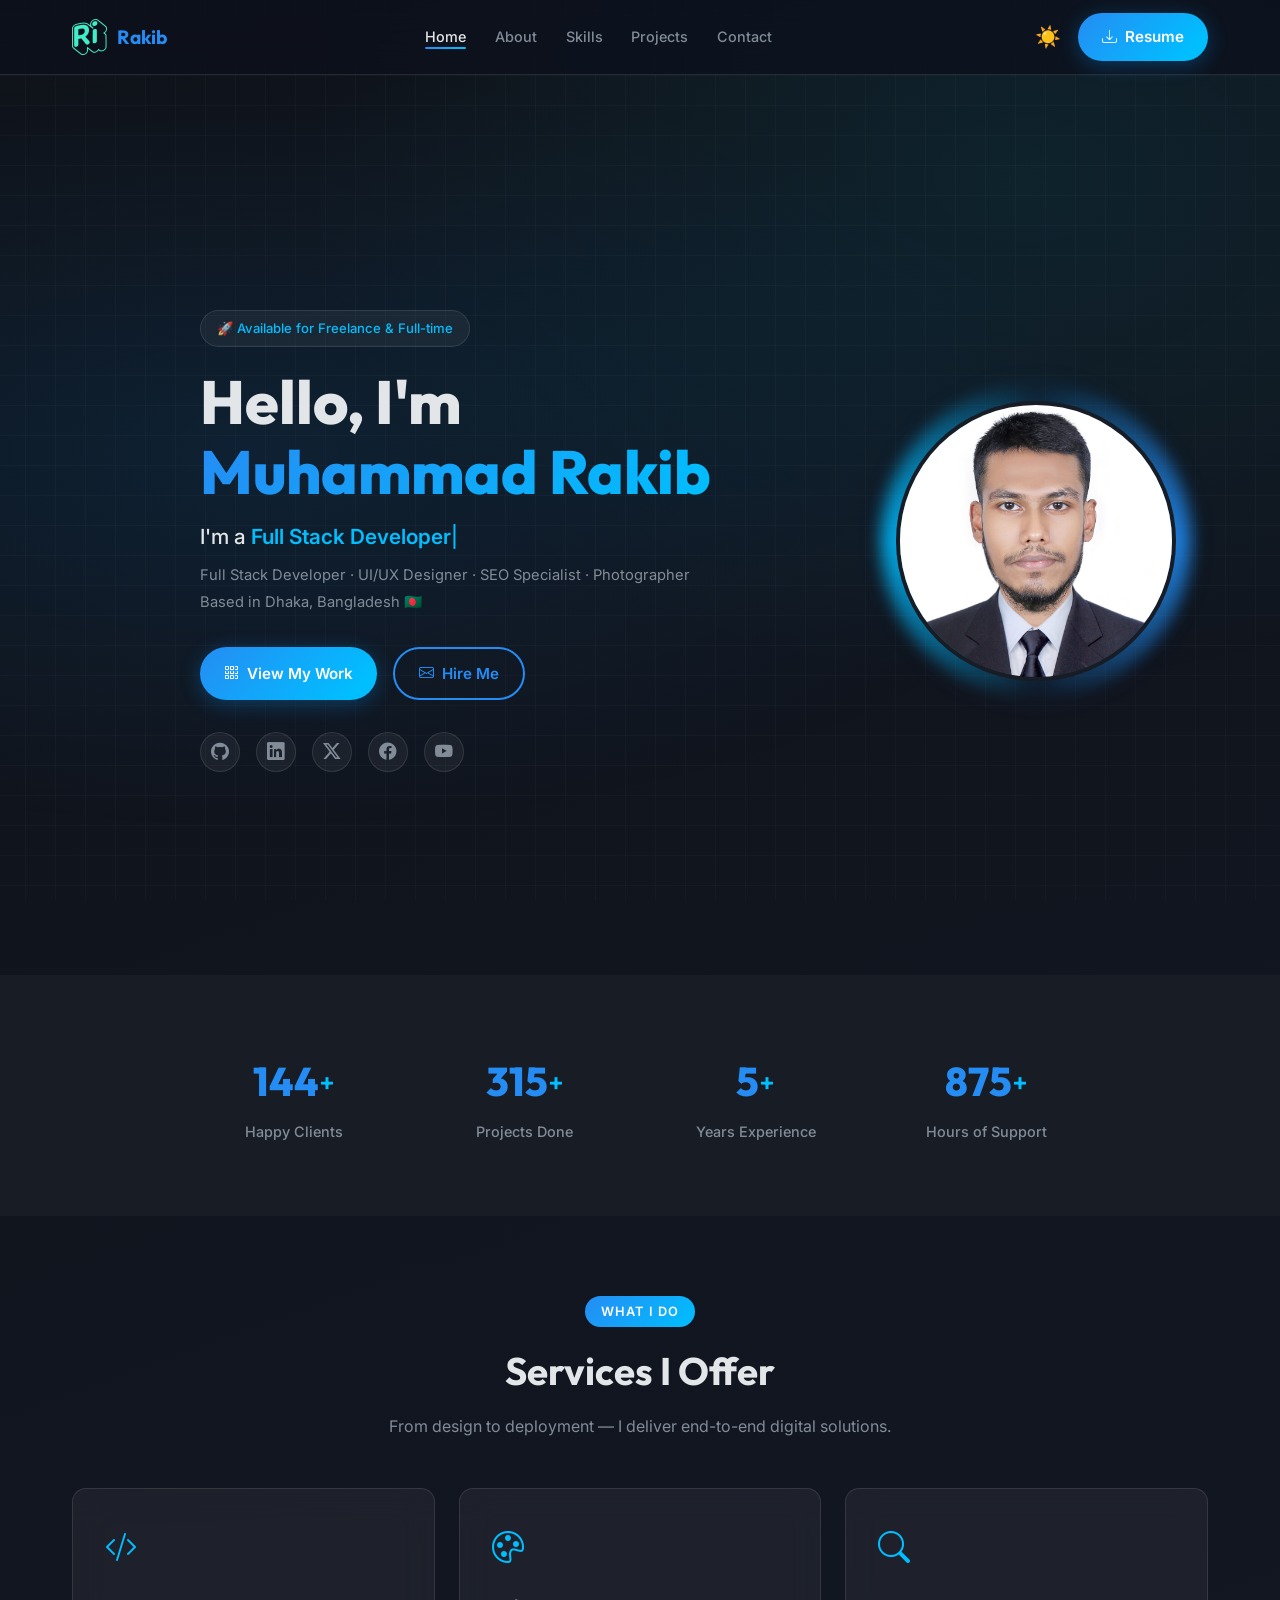
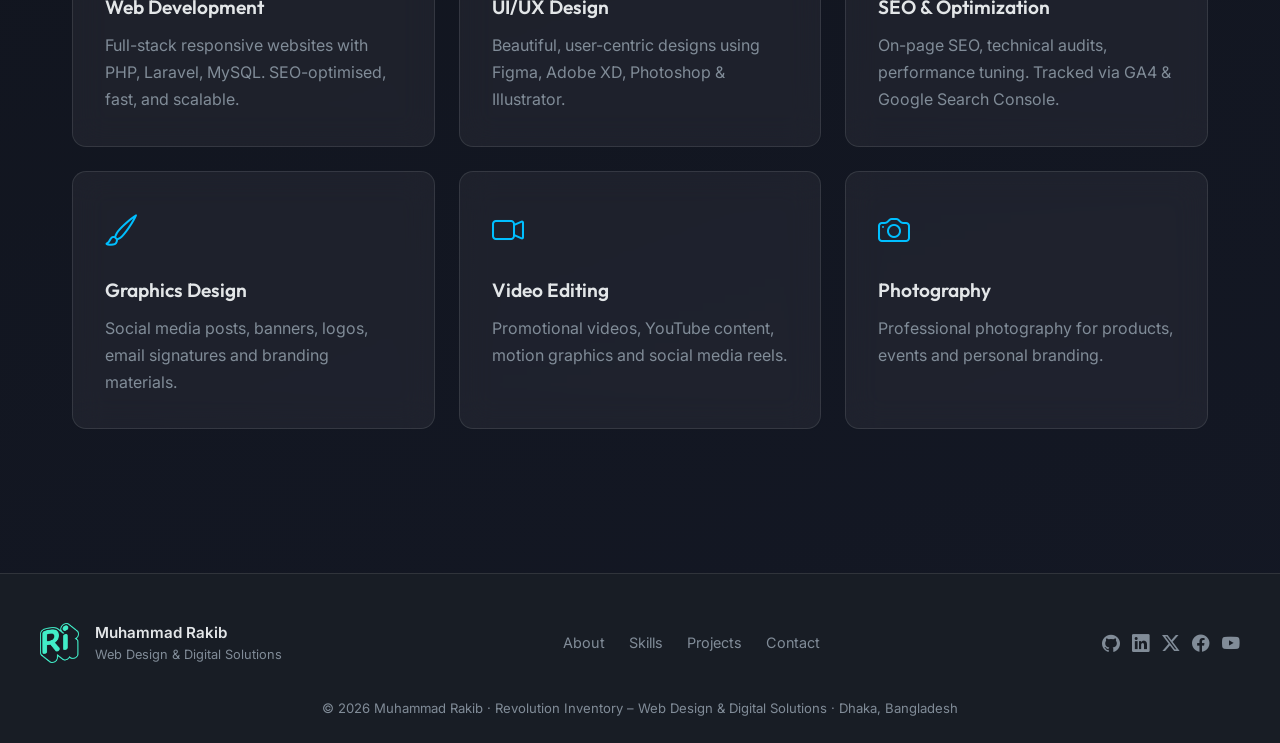
==== commit c087fa92: "Add Google Tag Manager scripts to index.html" ====
--- a/index.html
+++ b/index.html
@@ -46,9 +46,20 @@
   
     gtag('config', 'G-2NBKC2Z3YN');
   </script>
+  <!-- Google Tag Manager -->
+  <script>(function(w,d,s,l,i){w[l]=w[l]||[];w[l].push({'gtm.start':
+  new Date().getTime(),event:'gtm.js'});var f=d.getElementsByTagName(s)[0],
+  j=d.createElement(s),dl=l!='dataLayer'?'&l='+l:'';j.async=true;j.src=
+  'https://www.googletagmanager.com/gtm.js?id='+i+dl;f.parentNode.insertBefore(j,f);
+  })(window,document,'script','dataLayer','GTM-563CVFS4');</script>
+  <!-- End Google Tag Manager -->
 </head>
 
 <body>
+  <!-- Google Tag Manager (noscript) -->
+  <noscript><iframe src="https://www.googletagmanager.com/ns.html?id=GTM-563CVFS4"
+  height="0" width="0" style="display:none;visibility:hidden"></iframe></noscript>
+  <!-- End Google Tag Manager (noscript) -->
 
   <!-- ===== HEADER ===== -->
   <header class="site-header" id="site-header">
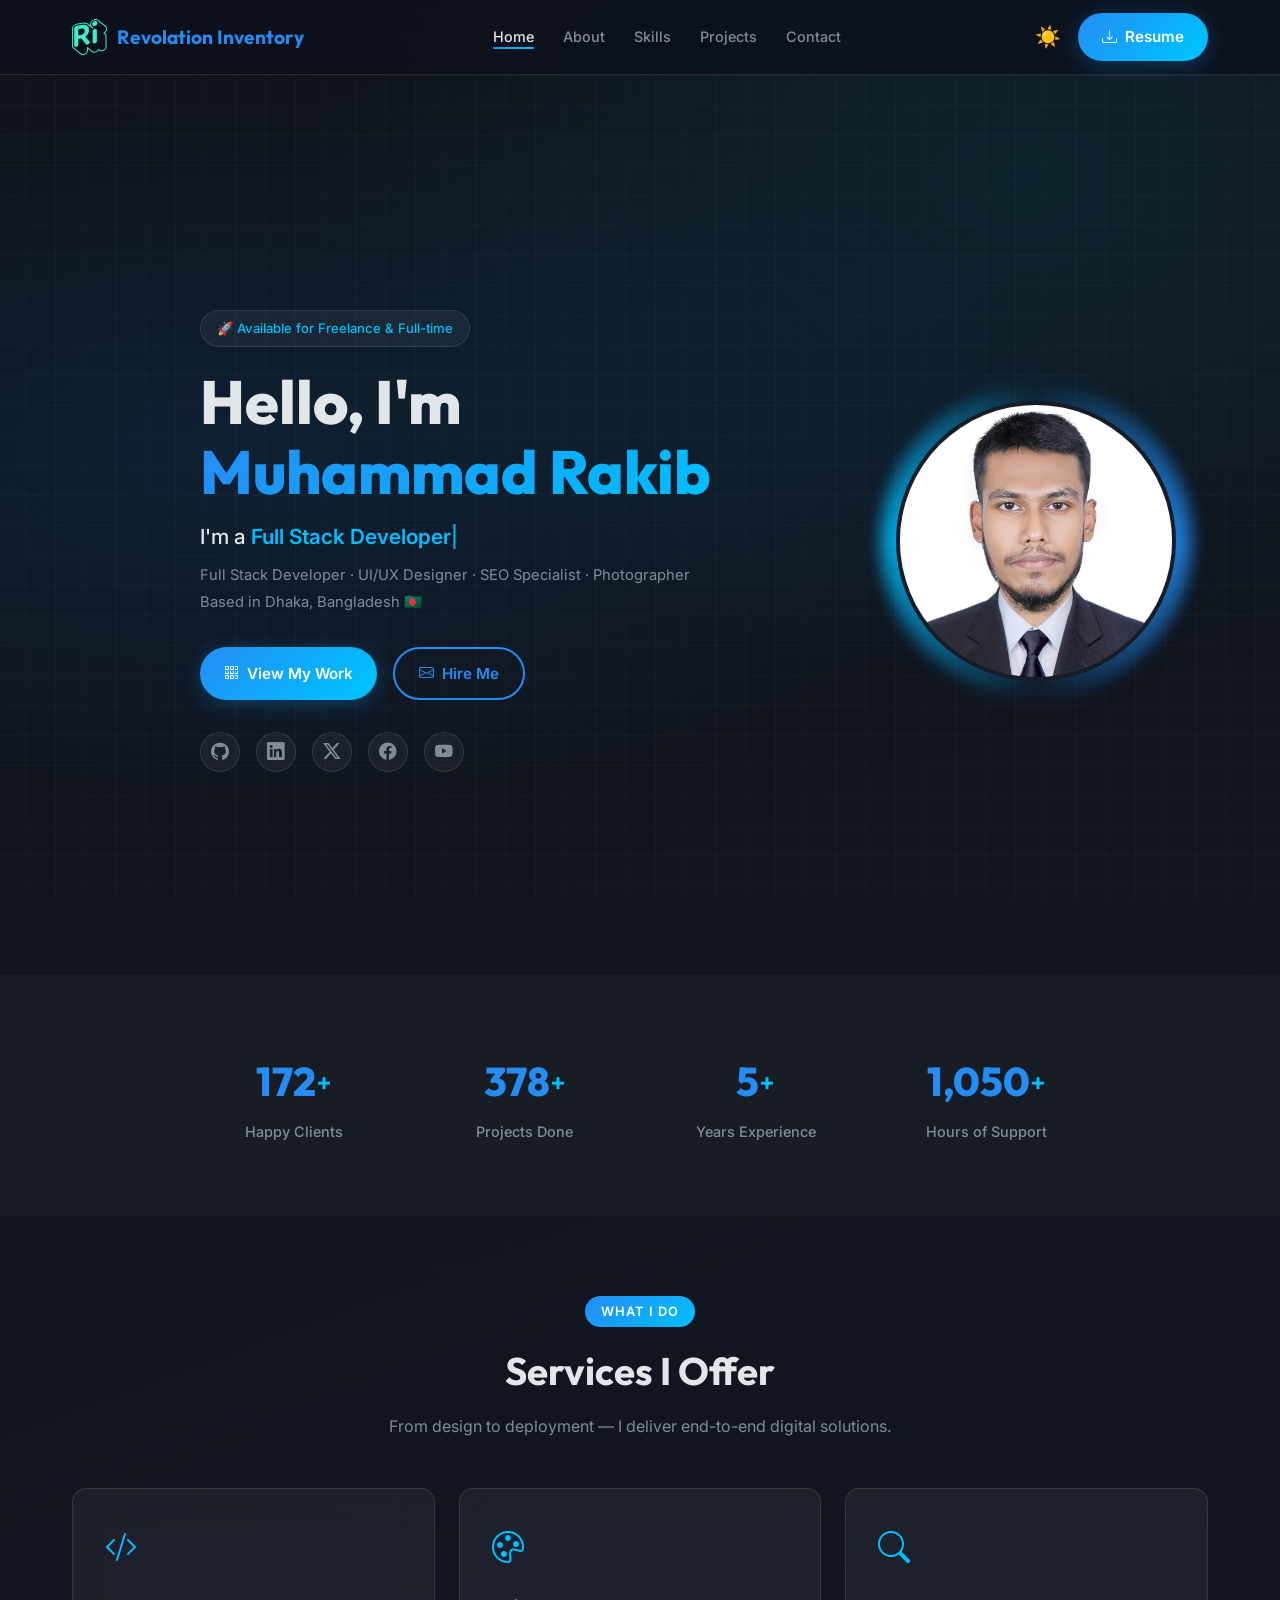
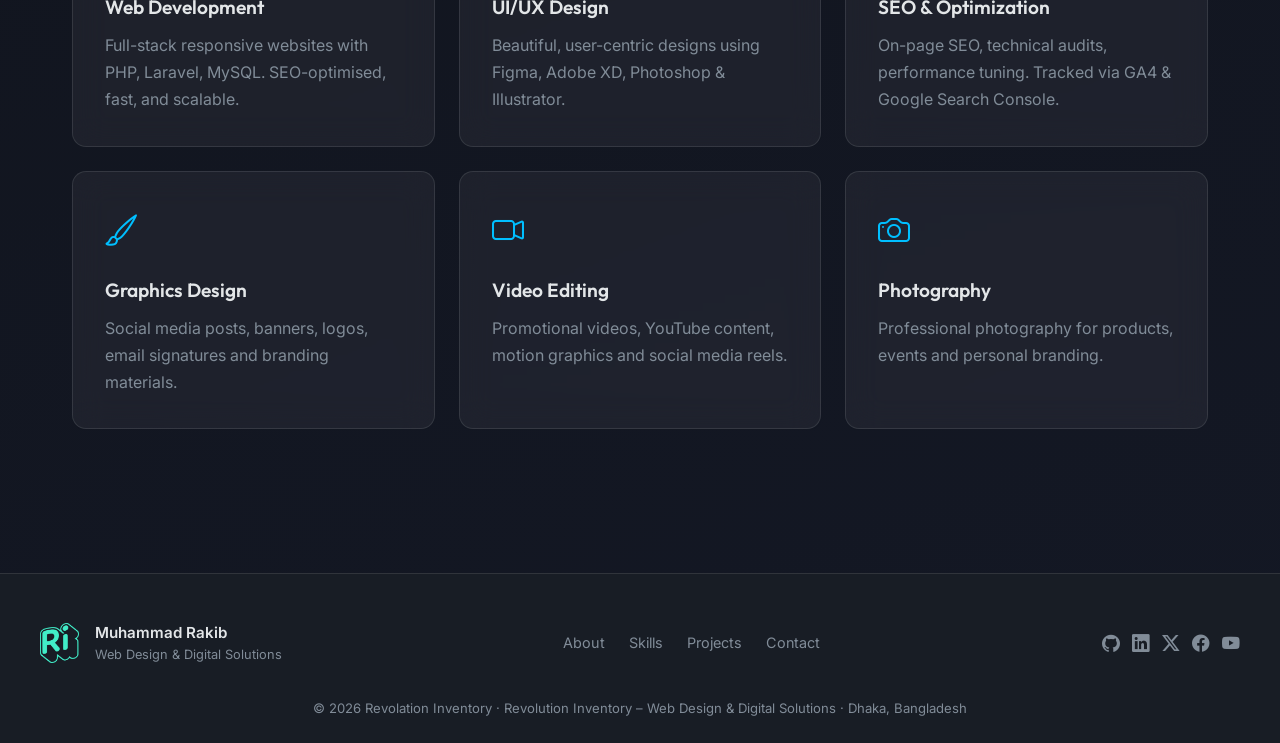
==== commit b3ce87a8: "Update logo text and footer copyright name" ====
--- a/index.html
+++ b/index.html
@@ -66,7 +66,7 @@
     <nav class="nav-container">
       <a href="index.html" class="logo" aria-label="Muhammad Rakib Home">
         <img src="assets/images/logo.png" alt="RI Logo" class="logo-img" />
-        <span class="logo-text">Rakib</span>
+        <span class="logo-text">Revolation Inventory</span>
       </a>
 
       <button class="nav-hamburger" id="nav-hamburger" aria-label="Toggle menu">
@@ -222,7 +222,7 @@
             class="bi bi-youtube"></i></a>
       </div>
     </div>
-    <p class="footer-copy">© 2026 Muhammad Rakib · Revolution Inventory – Web Design & Digital Solutions · Dhaka,
+    <p class="footer-copy">© 2026 Revolation Inventory · Revolution Inventory – Web Design & Digital Solutions · Dhaka,
       Bangladesh</p>
   </footer>
 
